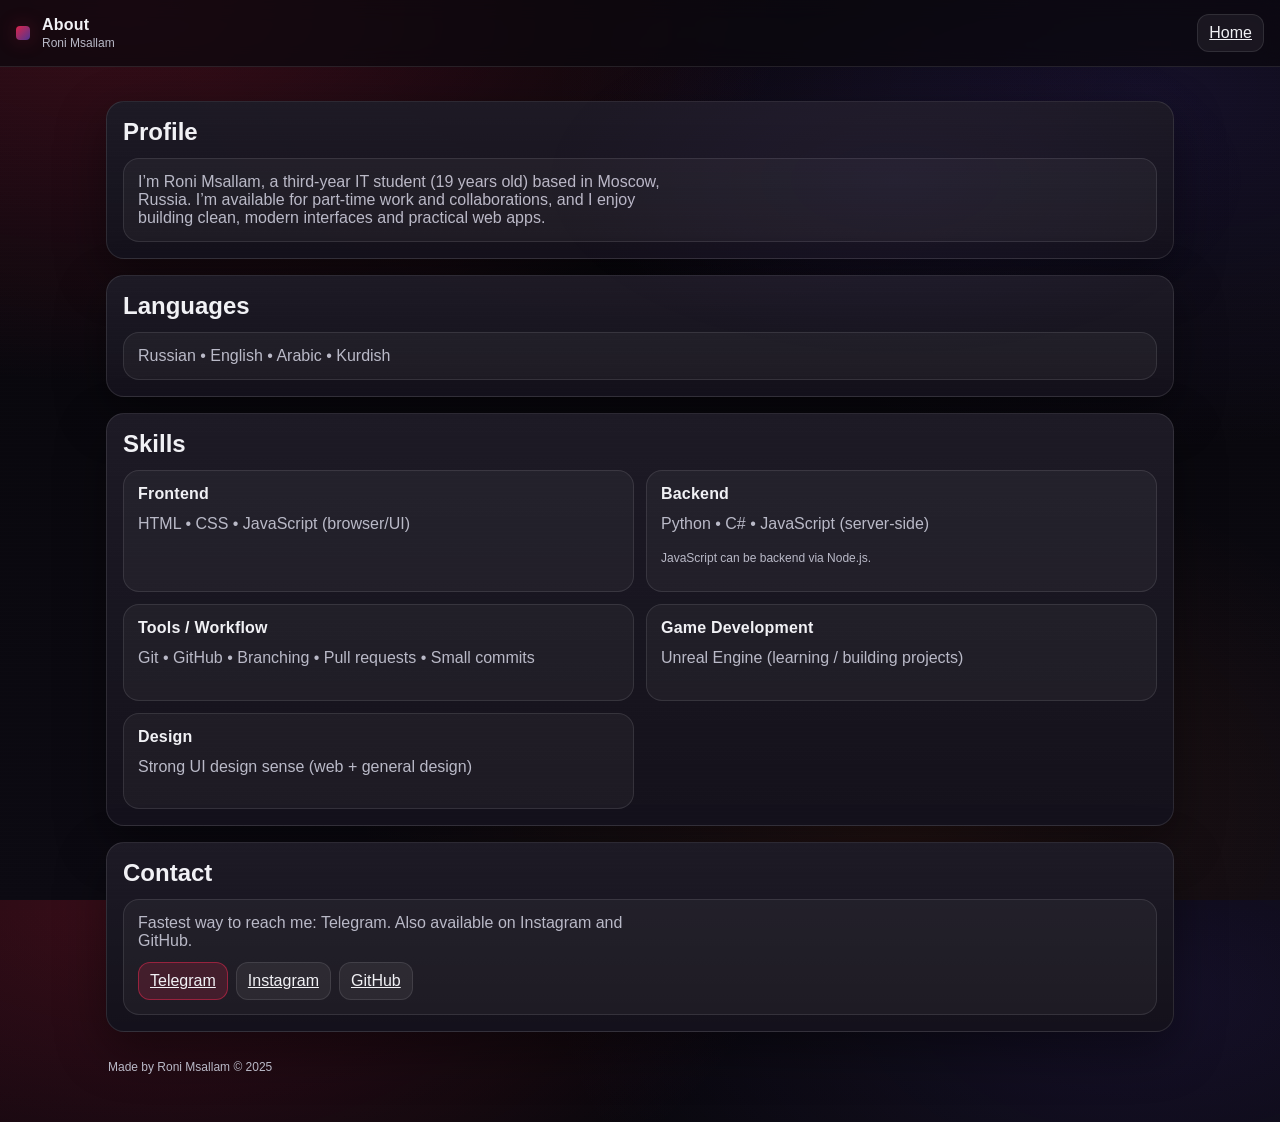
==== about.html @ f07226ca "feat: add about page languages section and profile photo" ====
<!doctype html>
<html lang="en">
<head>
  <meta charset="UTF-8" />
  <meta name="viewport" content="width=device-width, initial-scale=1.0" />
  <title>About — Roni Msallam</title>
  <link rel="stylesheet" href="styles.css?v=7" />
</head>
<body>
  <header class="topbar">
    <div class="brand">
      <div class="logo-mark" aria-hidden="true"></div>
      <div>
        <div class="name">About</div>
        <div class="tagline">Roni Msallam</div>
      </div>
    </div>

    <div class="top-actions">
      <a class="btn" href="index.html">Home</a>
    </div>
  </header>

  <main class="container">
    <section class="card section">
      <div class="section-head">
        <h2>Profile</h2>
      </div>

      <div class="card-inner">
        <p class="hero-sub" style="margin-top:0;">
          I’m Roni Msallam, a third-year IT student (19 years old) based in Moscow, Russia.
          I’m available for part-time work and collaborations, and I enjoy building clean, modern interfaces and practical web apps.
        </p>
      </div>
    </section>

    <section class="card section">
      <div class="section-head">
        <h2>Languages</h2>
      </div>

      <div class="card-inner">
        <p class="hero-sub" style="margin-top:0;">
          Russian • English • Arabic • Kurdish
        </p>
      </div>
    </section>

    <section class="card section">
      <div class="section-head">
        <h2>Skills</h2>
      </div>

      <div class="grid">
        <div class="card-inner">
          <div class="project-title">Frontend</div>
          <p class="project-desc">HTML • CSS • JavaScript (browser/UI)</p>
        </div>

        <div class="card-inner">
          <div class="project-title">Backend</div>
          <p class="project-desc">Python • C# • JavaScript (server-side)</p>
          <p class="small muted">JavaScript can be backend via Node.js.</p>
        </div>

        <div class="card-inner">
          <div class="project-title">Tools / Workflow</div>
          <p class="project-desc">Git • GitHub • Branching • Pull requests • Small commits</p>
        </div>

        <div class="card-inner">
          <div class="project-title">Game Development</div>
          <p class="project-desc">Unreal Engine (learning / building projects)</p>
        </div>

        <div class="card-inner">
          <div class="project-title">Design</div>
          <p class="project-desc">Strong UI design sense (web + general design)</p>
        </div>
      </div>
    </section>

    <section class="card section">
      <div class="section-head">
        <h2>Contact</h2>
      </div>

      <div class="card-inner">
        <p class="hero-sub" style="margin-top:0;">
          Fastest way to reach me: Telegram. Also available on Instagram and GitHub.
        </p>

        <div class="project-actions">
          <a class="btn btn-accent" id="tgLink" href="#" target="_blank" rel="noreferrer">Telegram</a>
          <a class="btn" id="igLink" href="#" target="_blank" rel="noreferrer">Instagram</a>
          <a class="btn" id="ghLink" href="#" target="_blank" rel="noreferrer">GitHub</a>
        </div>
      </div>
    </section>

    <footer class="footer">
      <div class="footer-inner">
        <div>Made by Roni Msallam © 2025</div>
      </div>
    </footer>
  </main>

  <div id="toast" class="toast" style="display:none;"></div>

  <script src="app.js?v=7"></script>
</body>
</html>
---- styles.css ----
:root{
  --bg0:#07060a;
  --bg1:#0c0a12;
  --card:#0f0c17;
  --line:rgba(255,255,255,0.10);
  --text:#f1f1f5;
  --muted:#b9b9c7;

  /* Dark red / cyber accent */
  --accent:#ff2a55;
  --accent2:#ff6a2a;
  --accent3:#7c5cff;
}

*{ box-sizing:border-box; }
html,body{ height:100%; }
body{
  margin:0;
  font-family: Arial, sans-serif;
  color:var(--text);

  background:
    radial-gradient(1200px 700px at 10% 0%, rgba(255, 42, 85, 0.20), transparent 55%),
    radial-gradient(1000px 600px at 90% 10%, rgba(124, 92, 255, 0.12), transparent 60%),
    radial-gradient(900px 600px at 70% 90%, rgba(255, 106, 42, 0.10), transparent 60%),
    linear-gradient(180deg, var(--bg0), var(--bg1));
}

/* ====== Topbar ====== */
.topbar{
  position: sticky;
  top: 0;
  z-index: 20;
  display:flex;
  justify-content:space-between;
  align-items:center;
  gap:16px;
  padding:14px 16px;
  background: rgba(10, 8, 14, 0.70);
  border-bottom:1px solid var(--line);
  backdrop-filter: blur(10px);
}
.brand{
  display:flex;
  align-items:center;
  gap:12px;
}
.logo-mark{
  width:14px;height:14px;border-radius:4px;
  background: linear-gradient(135deg, rgba(255,42,85,0.85), rgba(124,92,255,0.55));
  box-shadow: 0 0 20px rgba(255,42,85,0.25);
}
.name{ font-weight:800; letter-spacing:0.2px; }
.tagline{ font-size:12px; color:var(--muted); margin-top:2px; }

.container{
  max-width:1100px;
  margin:0 auto;
  padding:18px 16px 48px;
}

/* ====== Buttons ====== */
.btn{
  padding:9px 11px;
  border-radius:12px;
  border:1px solid var(--line);
  background: rgba(255,255,255,0.06);
  color:var(--text);
  cursor:pointer;
}
.btn:hover{ background: rgba(255,255,255,0.10); }
.btn-accent{
  border-color: rgba(255,42,85,0.45);
  background: rgba(255,42,85,0.16);
}
.btn-accent:hover{ background: rgba(255,42,85,0.24); }

.top-actions{ display:flex; gap:8px; }

/* ====== Cards ====== */
.card{
  border: 1px solid var(--line);
  border-radius: 18px;
  background:
    linear-gradient(180deg, rgba(255,255,255,0.06), rgba(255,255,255,0.02)),
    var(--card);
  box-shadow: 0 18px 50px rgba(0,0,0,0.40);
  padding: 16px;
}

/* ====== Hero ====== */
.hero{
  display:flex;
  gap:16px;
  align-items:stretch;
}
.hero-left{ flex: 1 1 60%; display:flex; flex-direction:column; gap:14px; }
.hero-right{ flex: 1 1 40%; display:flex; align-items:center; justify-content:center; }

.hero-title{ margin:0; font-size:28px; letter-spacing:0.2px; }
.hero-sub{ margin:8px 0 0; color:var(--muted); max-width: 60ch; }

.pill-row{ display:flex; gap:8px; flex-wrap:wrap; margin-top:12px; }
.pill{
  font-size:12px;
  color:var(--muted);
  border:1px solid var(--line);
  background: rgba(255,255,255,0.05);
  padding:6px 10px;
  border-radius:999px;
}

/* ====== Terminal ====== */
.terminal{
  border: 1px solid var(--line);
  border-radius: 16px;
  overflow: hidden;
  background: rgba(0,0,0,0.20);
}
.terminal-bar{
  display:flex;
  align-items:center;
  gap:8px;
  padding:10px 12px;
  border-bottom: 1px solid var(--line);
}
.dot{ width:10px; height:10px; border-radius:50%; opacity:0.85; }
.dot.red{ background:#ff2a55; }
.dot.yellow{ background:#f59e0b; }
.dot.green{ background:#22c55e; }
.terminal-title{ margin-left:6px; font-size:12px; color:var(--muted); }

.terminal-body{
  margin:0;
  padding:12px;
  font-family: ui-monospace, SFMono-Regular, Menlo, Monaco, Consolas, "Liberation Mono", monospace;
  font-size: 12.5px;
  color: rgba(255,255,255,0.88);
  min-height: 96px;
}

/* ====== Avatar ====== */
.avatar-wrap{
  position: relative;
  width: min(360px, 100%);
  aspect-ratio: 1 / 1;
  border-radius: 18px;
  border: 1px solid var(--line);
  background:
    radial-gradient(600px 360px at 20% 20%, rgba(255,42,85,0.20), transparent 60%),
    radial-gradient(600px 360px at 80% 20%, rgba(124,92,255,0.12), transparent 60%),
    rgba(255,255,255,0.03);
  overflow: hidden;
}
.avatar{
  width: 100%;
  height: 100%;
  display:block;
  transform: translateZ(0);
}
.avatar-hint{
  position:absolute;
  left: 12px;
  bottom: 12px;
  border: 1px solid var(--line);
  background: rgba(0,0,0,0.30);
  backdrop-filter: blur(10px);
  border-radius: 14px;
  padding: 10px 12px;
}
.hint-title{ font-weight: 800; letter-spacing: 0.2px; }
.hint-sub{ font-size: 12px; color: var(--muted); margin-top:2px; }

/* ====== Sections ====== */
.section{ margin-top: 16px; }
.section-head{
  display:flex;
  align-items:center;
  justify-content:space-between;
  gap: 12px;
  flex-wrap: wrap;
  margin-bottom: 12px;
}
.section-head h2{ margin:0; }
.section-note{ color:var(--muted); font-size:12px; }
.section-tools{ display:flex; gap: 8px; }

/* ====== Grid / Cards ====== */
.grid{
  display:grid;
  grid-template-columns: repeat(2, minmax(0, 1fr));
  gap: 12px;
}
@media (max-width: 900px){
  .hero{ flex-direction: column; }
  .grid{ grid-template-columns: 1fr; }
}

.card-inner{
  border:1px solid var(--line);
  border-radius: 16px;
  background: rgba(255,255,255,0.04);
  padding: 14px;
}

.link-card{
  position: relative;
  cursor: pointer;
  transition: transform 140ms ease, background 140ms ease, border-color 140ms ease;
}
.link-card:hover{
  transform: translateY(-2px);
  border-color: rgba(255,42,85,0.40);
  background: rgba(255,42,85,0.06);
}

.link-top{
  display:flex;
  align-items:center;
  justify-content:space-between;
  gap: 12px;
}
.link-title{ font-weight: 800; letter-spacing: 0.2px; }
.link-sub{ margin-top:6px; color:var(--muted); font-size: 12px; }

.link-actions{
  display:flex;
  gap:8px;
  margin-top: 12px;
  flex-wrap: wrap;
}

.kbd{
  font-family: ui-monospace, SFMono-Regular, Menlo, Monaco, Consolas, "Liberation Mono", monospace;
  font-size: 12px;
  border: 1px solid var(--line);
  background: rgba(255,255,255,0.05);
  padding: 3px 8px;
  border-radius: 10px;
  color: var(--muted);
}

/* ====== Project cards ====== */
.project-top{
  display:flex;
  align-items:center;
  justify-content:space-between;
  gap: 12px;
}
.project-title{ font-weight: 900; letter-spacing: 0.2px; }
.project-desc{ color: var(--muted); margin-top:10px; line-height: 1.4; }
.project-actions{ display:flex; gap: 8px; flex-wrap: wrap; margin-top: 12px; }
.small{ font-size: 12px; }
.muted{ color: var(--muted); }
code{ color: rgba(255,255,255,0.88); }

.project-badge{
  font-size: 12px;
  padding: 4px 10px;
  border-radius: 999px;
  border:1px solid rgba(255,42,85,0.35);
  background: rgba(255,42,85,0.14);
  color: rgba(255,255,255,0.92);
}
.project-badge.alt{
  border-color: rgba(124,92,255,0.35);
  background: rgba(124,92,255,0.14);
}

/* ====== Footer ====== */
.footer{ margin-top: 16px; }
.footer-inner{
  padding: 12px 2px 0;
  color: var(--muted);
  font-size: 12px;
}

/* ====== Toast ====== */
.toast{
  position: fixed;
  left: 50%;
  bottom: 22px;
  transform: translateX(-50%);
  padding: 10px 12px;
  border-radius: 12px;
  border: 1px solid var(--line);
  background: rgba(0,0,0,0.40);
  color: var(--text);
  backdrop-filter: blur(10px);
  box-shadow: 0 16px 50px rgba(0,0,0,0.55);
}

/* ====== Effects overlay (FX toggle) ====== */
.fx::before{
  content:"";
  position: fixed;
  inset: 0;
  pointer-events: none;
  background:
    repeating-linear-gradient(0deg, rgba(255,255,255,0.03), rgba(255,255,255,0.03) 1px, transparent 1px, transparent 4px),
    radial-gradient(900px 600px at 50% 0%, rgba(255,42,85,0.08), transparent 60%);
  mix-blend-mode: overlay;
  opacity: 0.45;
}
.fx::after{
  content:"";
  position: fixed;
  inset: 0;
  pointer-events:none;
  background: radial-gradient(600px 300px at 70% 20%, rgba(124,92,255,0.08), transparent 60%);
  opacity: 0.6;
}
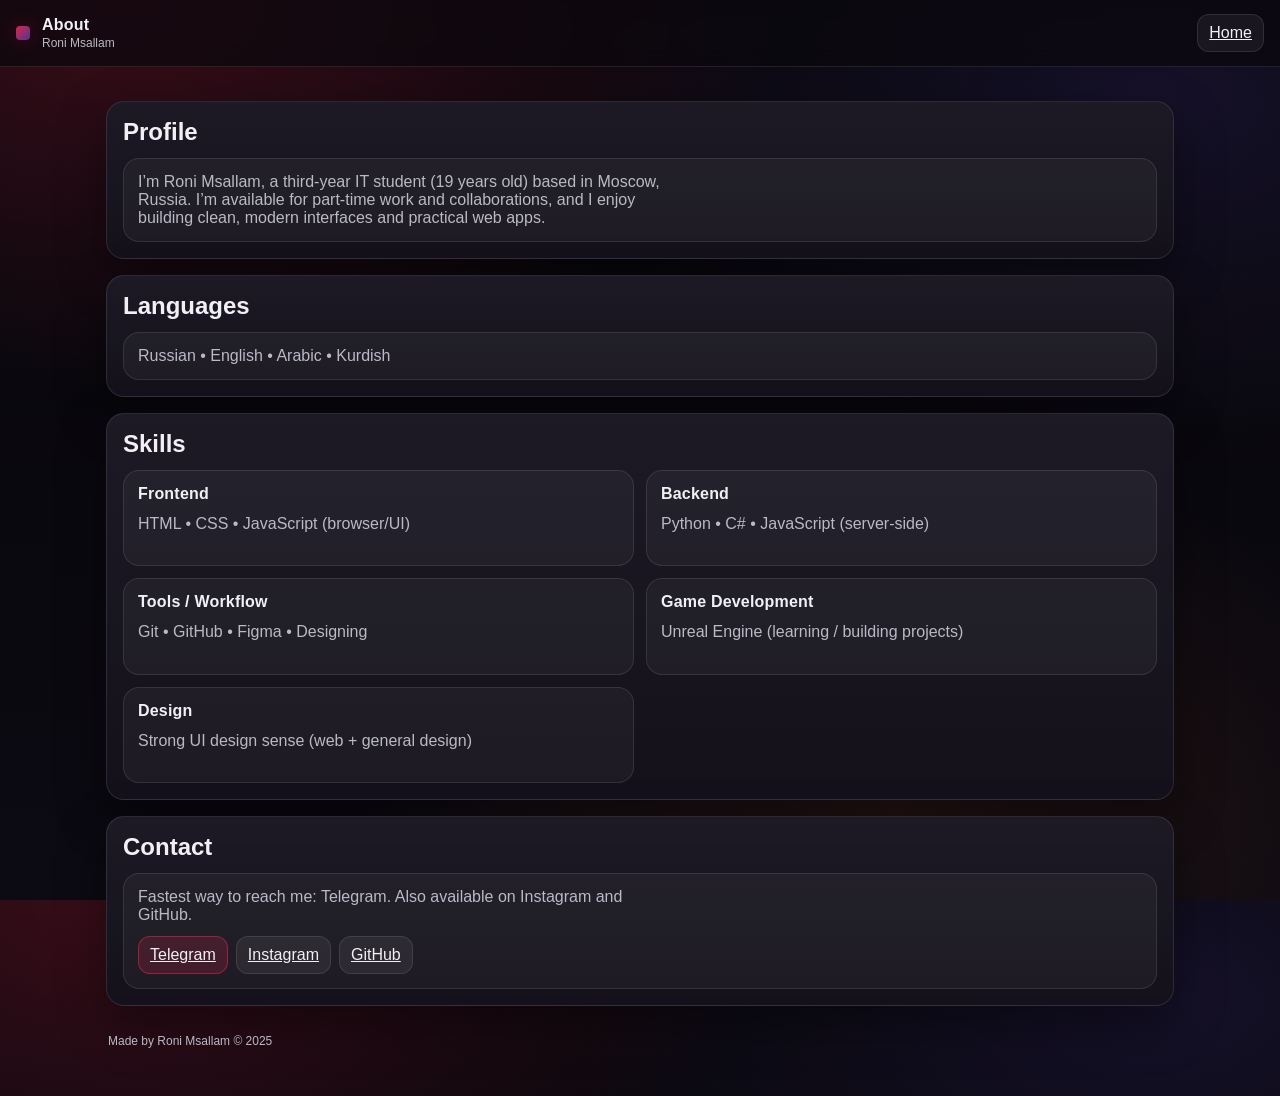
==== commit 0b09c831: "style: refine hero title, about skills, and terminal text" ====
--- a/about.html
+++ b/about.html
@@ -4,7 +4,7 @@
   <meta charset="UTF-8" />
   <meta name="viewport" content="width=device-width, initial-scale=1.0" />
   <title>About — Roni Msallam</title>
-  <link rel="stylesheet" href="styles.css?v=7" />
+  <link rel="stylesheet" href="styles.css?v=8" />
 </head>
 <body>
   <header class="topbar">
@@ -61,12 +61,11 @@
         <div class="card-inner">
           <div class="project-title">Backend</div>
           <p class="project-desc">Python • C# • JavaScript (server-side)</p>
-          <p class="small muted">JavaScript can be backend via Node.js.</p>
         </div>
 
         <div class="card-inner">
           <div class="project-title">Tools / Workflow</div>
-          <p class="project-desc">Git • GitHub • Branching • Pull requests • Small commits</p>
+          <p class="project-desc">Git • GitHub • Figma • Designing</p>
         </div>
 
         <div class="card-inner">
@@ -108,6 +107,6 @@
 
   <div id="toast" class="toast" style="display:none;"></div>
 
-  <script src="app.js?v=7"></script>
+  <script src="app.js?v=8"></script>
 </body>
 </html>
